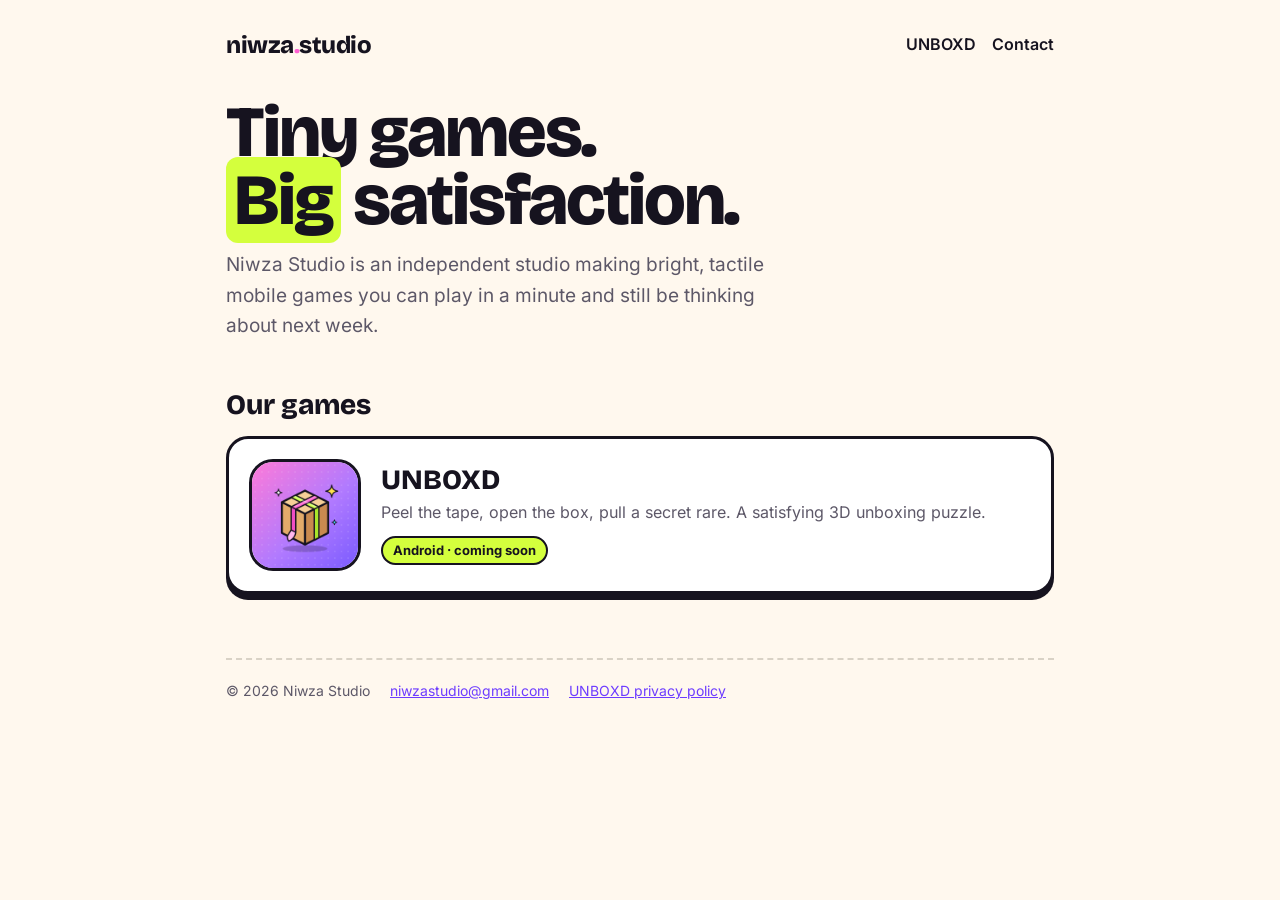
==== index.html @ 85442408 "Add Niwza Studio website" ====
<!doctype html>
<html lang="en">
<head>
<meta charset="utf-8">
<meta name="viewport" content="width=device-width, initial-scale=1">
<title>Niwza Studio</title>
<meta name="description" content="Niwza Studio makes small, satisfying mobile games.">
<link rel="icon" href="assets/unboxd-icon.png">
<link rel="stylesheet" href="assets/site.css">
</head>
<body>
<main>
  <header class="top">
    <a class="logo" href="./">niwza<span>.</span>studio</a>
    <nav><a href="unboxd/">UNBOXD</a><a href="mailto:niwzastudio@gmail.com">Contact</a></nav>
  </header>

  <h1>Tiny games.<br><em>Big</em> satisfaction.</h1>
  <p class="lead">Niwza Studio is an independent studio making bright, tactile mobile games you can play in a minute and still be thinking about next week.</p>

  <h2>Our games</h2>
  <a class="game sticker" href="unboxd/">
    <img src="assets/unboxd-icon.png" alt="UNBOXD app icon" width="112" height="112">
    <div>
      <h3>UNBOXD</h3>
      <p>Peel the tape, open the box, pull a secret rare. A satisfying 3D unboxing puzzle.</p>
      <span class="tag">Android · coming soon</span>
    </div>
  </a>

  <footer>
    <span>© 2026 Niwza Studio</span>
    <a href="mailto:niwzastudio@gmail.com">niwzastudio@gmail.com</a>
    <a href="unboxd/privacy/">UNBOXD privacy policy</a>
  </footer>
</main>
</body>
</html>
---- assets/site.css ----
@font-face { font-family: 'Bricolage'; src: url('fonts/bricolage.woff2') format('woff2'); font-weight: 200 800; font-display: swap; }
@font-face { font-family: 'Inter'; src: url('fonts/inter.woff2') format('woff2'); font-weight: 100 900; font-display: swap; }

:root {
  --ink: #16131F;
  --paper: #FFF8EE;
  --card: #FFFFFF;
  --muted: #5d5868;
  --pink: #FF5FD2;
  --lime: #D4FF3D;
  --violet: #6D3CFF;
}
* { box-sizing: border-box; }
body { margin: 0; background: var(--paper); color: var(--ink); font: 16px/1.6 'Inter', system-ui, sans-serif; }
a { color: var(--violet); }
main { max-width: 860px; margin: 0 auto; padding: 32px 16px 64px; }

.top { display: flex; align-items: center; justify-content: space-between; gap: 12px; margin-bottom: 40px; }
.logo { font: 800 24px/1 'Bricolage', sans-serif; letter-spacing: -0.02em; color: var(--ink); text-decoration: none; }
.logo span { color: var(--pink); }
.top nav a { font-weight: 600; text-decoration: none; color: var(--ink); margin-left: 16px; }

h1 { font: 800 clamp(40px, 8vw, 72px)/0.95 'Bricolage', sans-serif; letter-spacing: -0.03em; margin: 0 0 16px; }
h1 em { font-style: normal; background: var(--lime); padding: 0 8px; border-radius: 12px; }
h2 { font: 800 28px/1.1 'Bricolage', sans-serif; margin: 48px 0 16px; }
.lead { font-size: 19px; color: var(--muted); max-width: 560px; margin: 0; }

.sticker { background: var(--card); border: 3px solid var(--ink); border-radius: 22px; box-shadow: 0 6px 0 var(--ink); }
.game { display: grid; grid-template-columns: 112px 1fr; gap: 20px; align-items: center; padding: 20px; text-decoration: none; color: inherit; transition: transform .15s; }
.game:hover { transform: translateY(-3px); }
.game img { width: 112px; height: 112px; border-radius: 24px; border: 3px solid var(--ink); }
.game h3 { font: 800 28px/1 'Bricolage', sans-serif; margin: 0 0 6px; }
.game p { margin: 0; color: var(--muted); }
.tag { display: inline-block; font-size: 13px; font-weight: 700; background: var(--lime); border: 2px solid var(--ink); border-radius: 999px; padding: 2px 10px; margin-top: 10px; }

.feature { width: 100%; height: auto; display: block; border-radius: 22px; border: 3px solid var(--ink); box-shadow: 0 6px 0 var(--ink); margin: 24px 0; }
.pills { list-style: none; padding: 0; margin: 0; display: grid; grid-template-columns: repeat(auto-fit, minmax(220px, 1fr)); gap: 12px; }
.pills li { padding: 14px 16px; }
.pills b { display: block; font: 800 18px/1.2 'Bricolage', sans-serif; margin-bottom: 4px; }
.btn { display: inline-block; font: 800 18px/1 'Bricolage', sans-serif; color: var(--ink); background: var(--lime); border: 3px solid var(--ink); border-radius: 16px; box-shadow: 0 5px 0 var(--ink); padding: 14px 22px; text-decoration: none; margin-top: 20px; }
.btn.soon { background: var(--card); }

footer { margin-top: 64px; padding-top: 20px; border-top: 2px dashed #d9d2c6; font-size: 14px; color: var(--muted); display: flex; flex-wrap: wrap; gap: 8px 20px; }

@media (max-width: 520px) {
  .game { grid-template-columns: 80px 1fr; gap: 14px; padding: 16px; }
  .game img { width: 80px; height: 80px; border-radius: 18px; }
  .game h3 { font-size: 22px; }
  .top nav a { margin-left: 10px; }
}
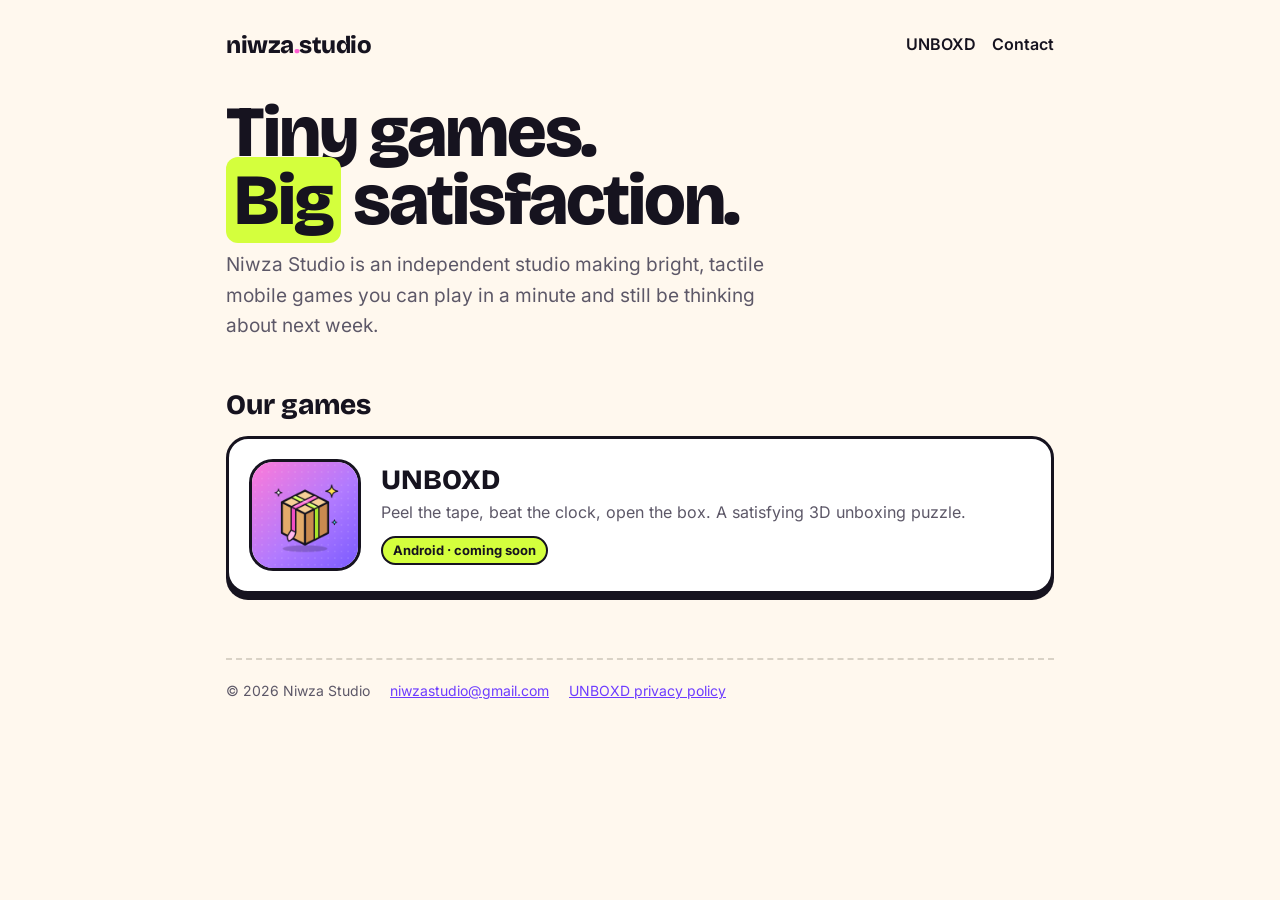
==== commit 0a8fc588: "Landing pages: new UNBOXD description Co-Authored-By: Claude Opus 5.5 <noreply@anthropic.com>" ====
--- a/index.html
+++ b/index.html
@@ -23,7 +23,7 @@
     <img src="assets/unboxd-icon.png" alt="UNBOXD app icon" width="112" height="112">
     <div>
       <h3>UNBOXD</h3>
-      <p>Peel the tape, open the box, pull a secret rare. A satisfying 3D unboxing puzzle.</p>
+      <p>Peel the tape, beat the clock, open the box. A satisfying 3D unboxing puzzle.</p>
       <span class="tag">Android · coming soon</span>
     </div>
   </a>
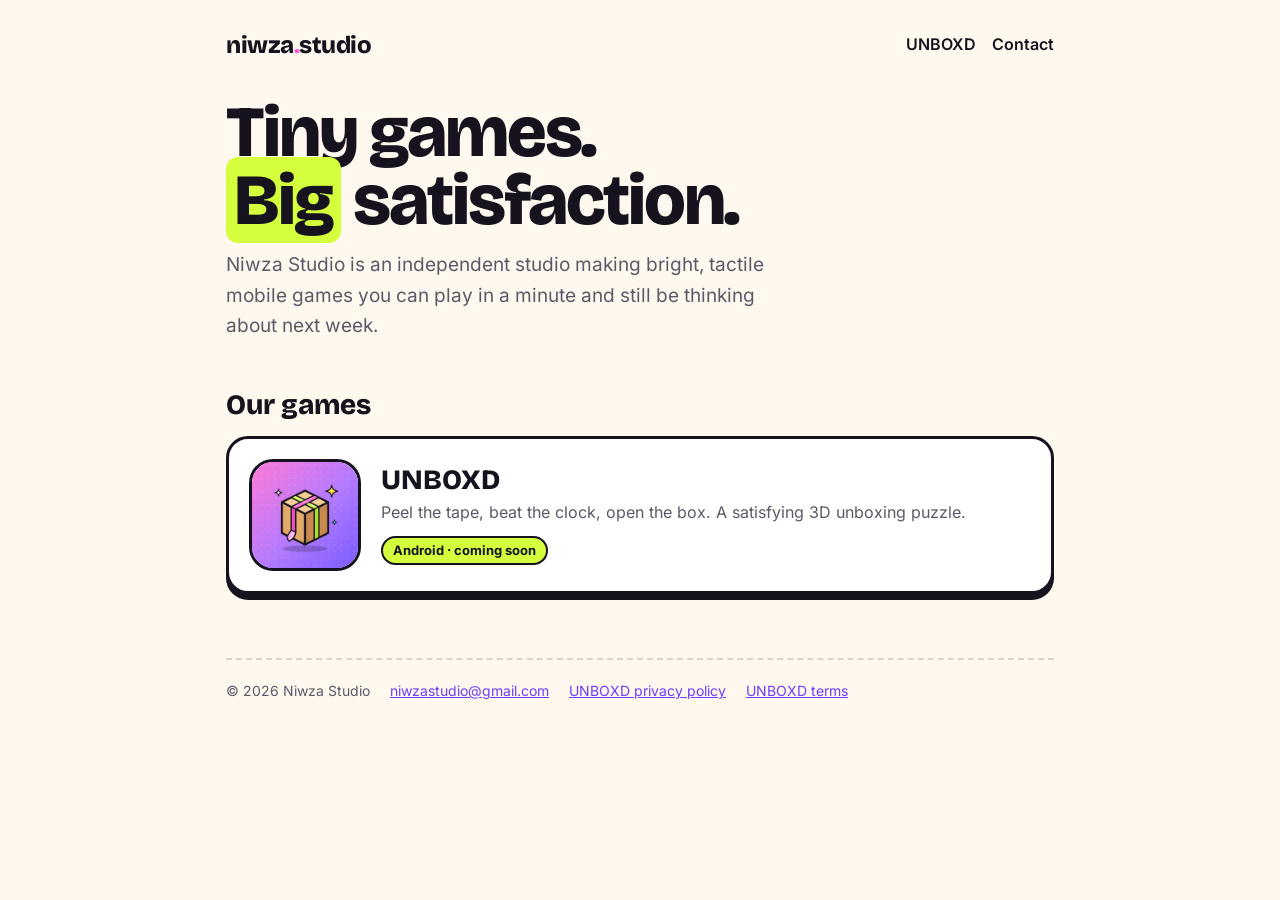
==== commit 27405644: "Add UNBOXD Terms of Service v1.0 and footer links Co-Authored-By: Claude Sonnet 5.5 <noreply@anthrop" ====
--- a/index.html
+++ b/index.html
@@ -32,6 +32,7 @@
     <span>© 2026 Niwza Studio</span>
     <a href="mailto:niwzastudio@gmail.com">niwzastudio@gmail.com</a>
     <a href="unboxd/privacy/">UNBOXD privacy policy</a>
+    <a href="unboxd/terms/">UNBOXD terms</a>
   </footer>
 </main>
 </body>
